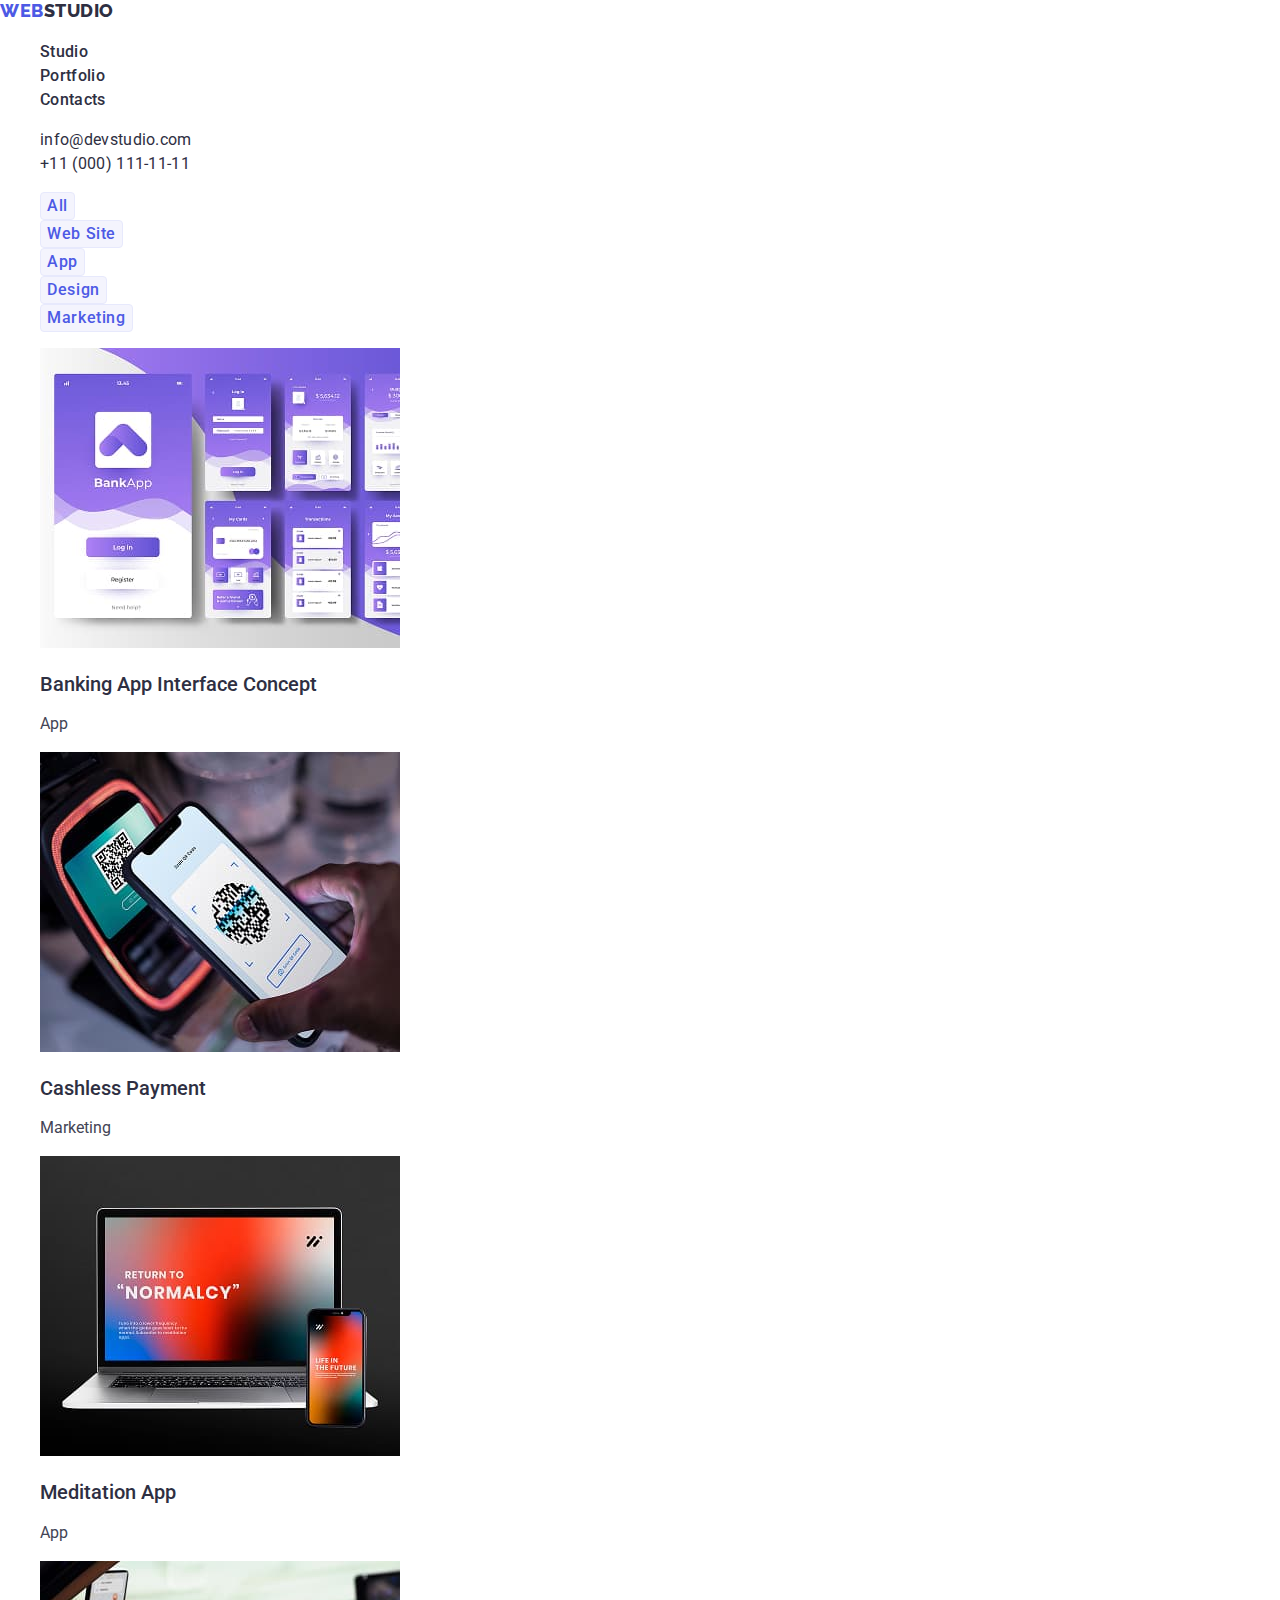
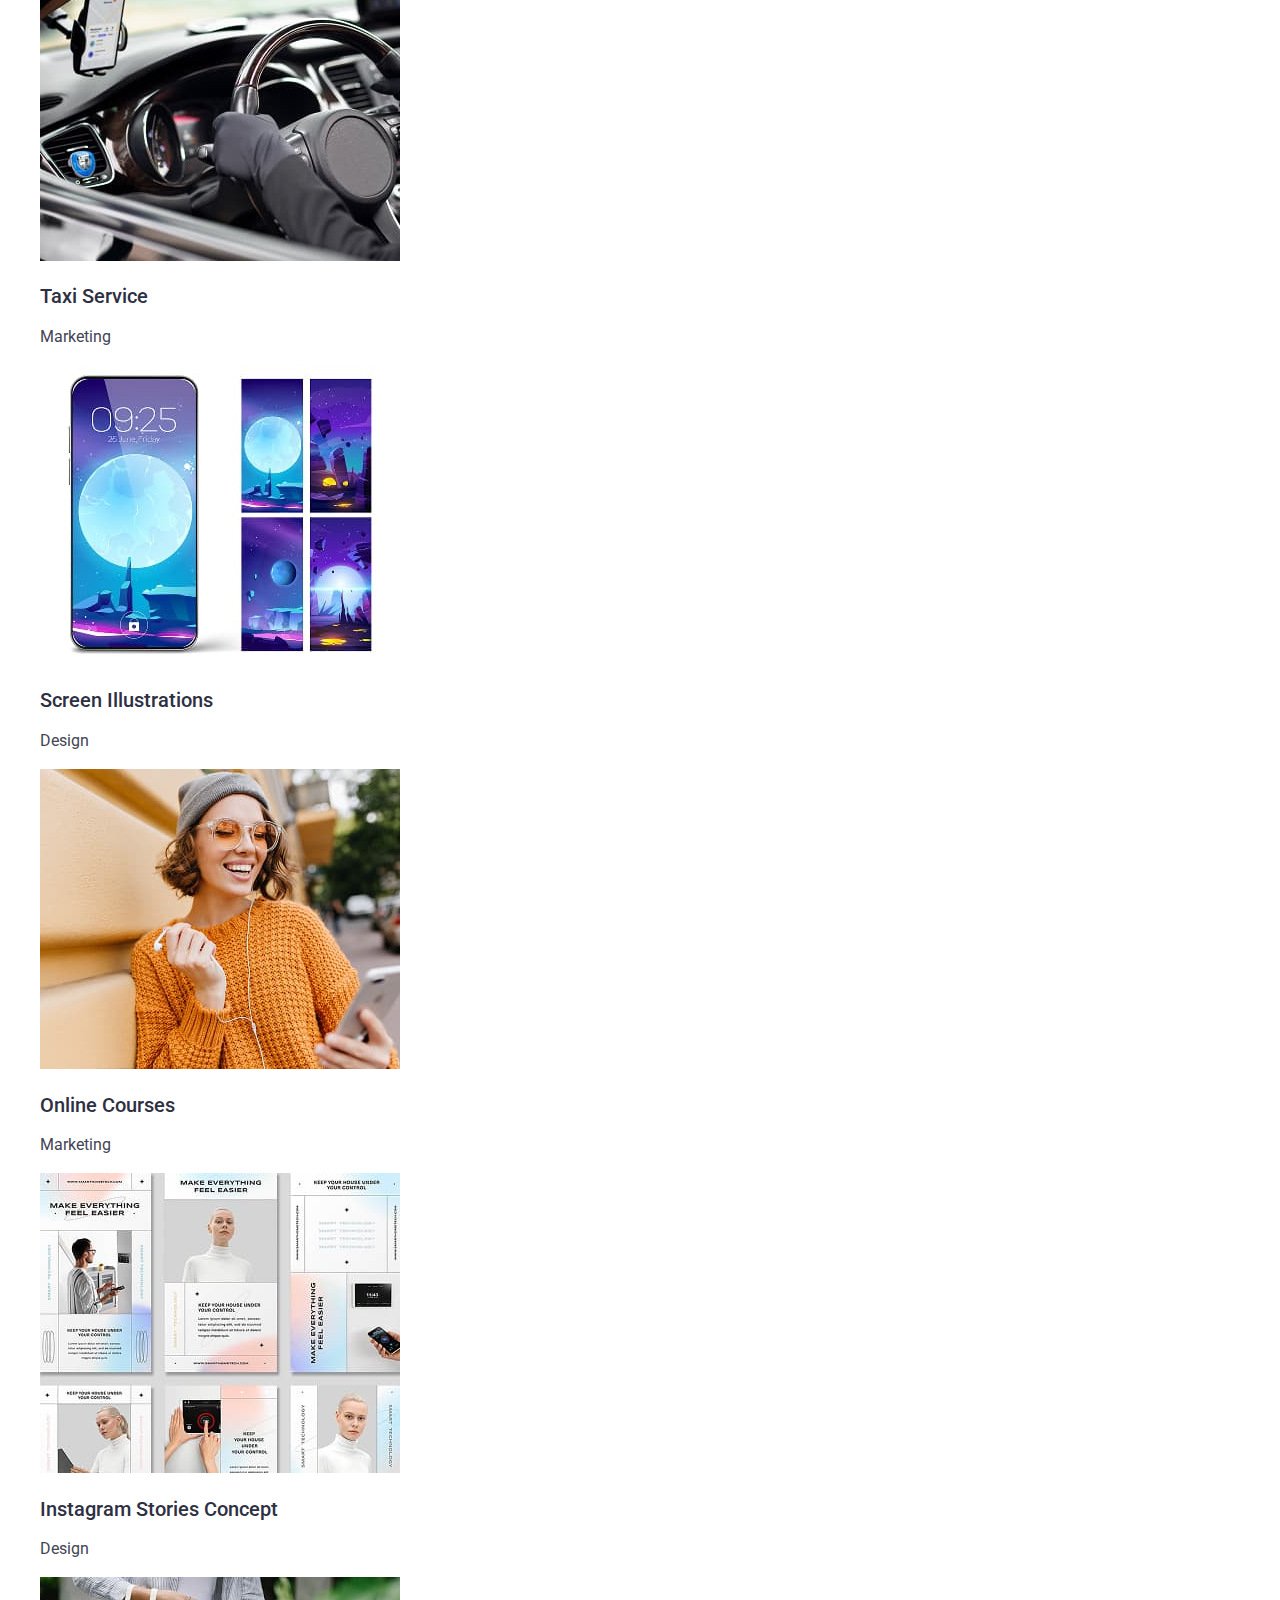
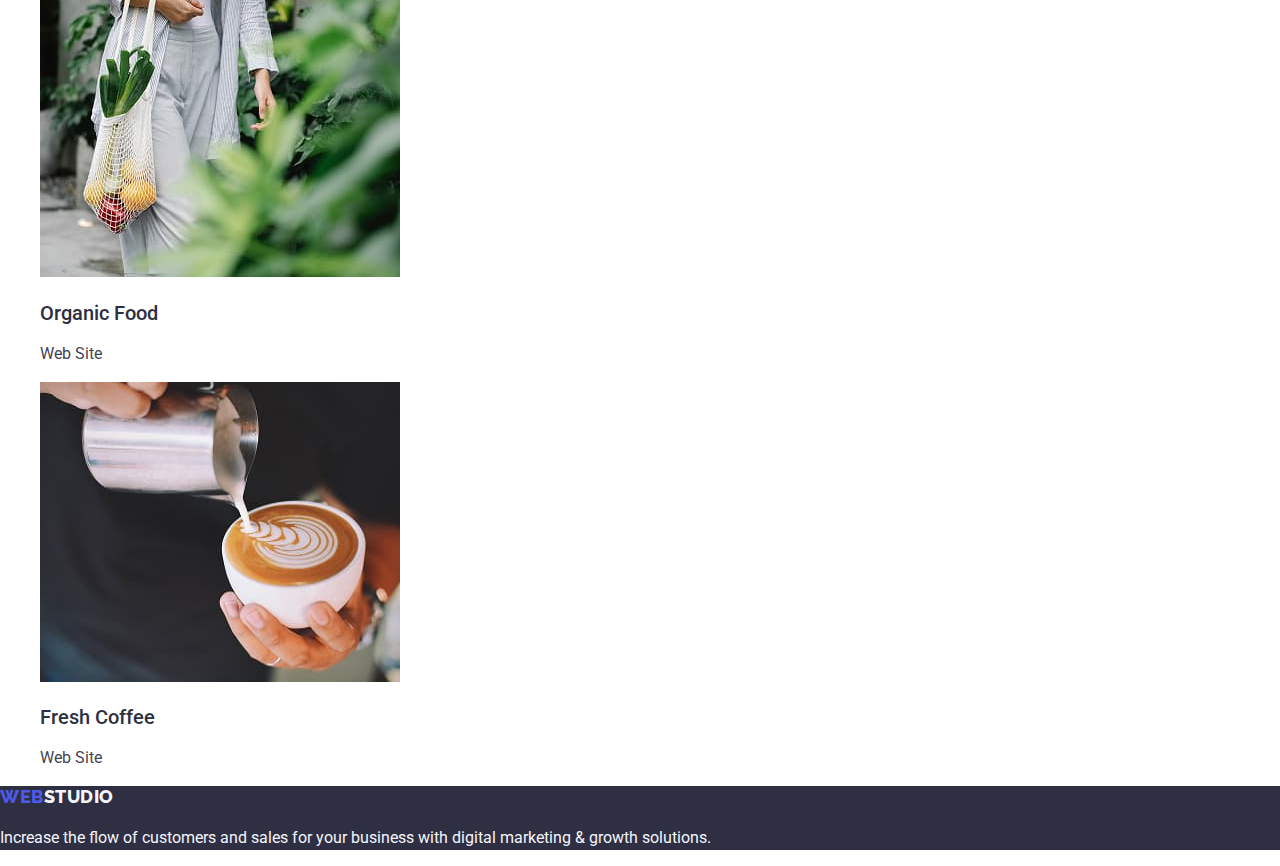
==== portfolio.html @ 42bfd256 "2" ====
<!DOCTYPE html>
<html lang="en">
<head>
    <meta charset="UTF-8">
    <meta name="viewport" content="width=device-width, initial-scale=1.0">
    <title>WebStudio</title>
    <link rel="preconnect" href="https://fonts.googleapis.com" />
    <link rel="preconnect" href="https://fonts.gstatic.com" crossorigin />
    <link href="https://fonts.googleapis.com/css2?family=Raleway:wght@800&family=Roboto:wght@400;500;700;900&display=swap"
        rel="stylesheet" />
    <link rel="stylesheet" href="https://cdnjs.cloudflare.com/ajax/libs/modern-normalize/1.1.0/modern-normalize.css"
        integrity="sha512-Y0MM+V6ymRKN2zStTqzQ227DWhhp4Mzdo6gnlRnuaNCbc+YN/ZH0sBCLTM4M0oSy9c9VKiCvd4Jk44aCLrNS5Q=="
        crossorigin="anonymous" referrerpolicy="no-referrer" />
    <link rel="stylesheet" href="./css/styles.css" />
</head>
<body>
    <header>
        <nav>
            <a href="./index.html" class="link logo"><span class="logo-part">Web</span>Studio</a>
            <ul class="list">
                <li><a href="" class="link nav-item">Studio</a></li>
                <li><a href="./portfolio.html" class="link nav-item">Portfolio</a></li>
                <li><a href="" class="link nav-item">Contacts</a></li>
            </ul>
        </nav>
        <address>
            <ul class="list">
                <li><a href="mailto:info@devstudio.com" class="link contacts">info@devstudio.com</a></li>
                <li><a href="tel:+11 (000) 111-11-11" class="link contacts">+11 (000) 111-11-11</a></li>
            </ul>
        </address>
    </header>

    <main>
        <section>
            <h1 class="visually-hidden">Products</h1>
            <ul class="list">
                <li>
                    <button type="button" class="button-filter">All</button>
                </li>
                <li>
                    <button type="button" class="button-filter">Web Site</button>
                </li>
                <li>
                    <button type="button" class="button-filter">App</button>
                </li>
                <li>
                    <button type="button" class="button-filter">Design</button>
                </li>
                <li>
                    <button type="button" class="button-filter">Marketing</button>
                </li>
            </ul>

            <ul class="list">
                <li>
                    <a href="" class="link">
                        <img src="./images/product1.jpg" alt="Banking App"
                         width="360" height="300"/>
                        <h2 class="project-title">Banking App Interface Concept</h2>
                        <p class="project-type">App</p>
                    </a>
                </li>
                <li>
                    <a href="" class="link">
                        <img src="./images/product2.jpg" alt="Cashless Payment"
                         width="360" height="300" />
                        <h2 class="project-title">Cashless Payment</h2>
                        <p class="project-type">Marketing</p>
                    </a>
                </li>
                <li>
                    <a href="" class="link">
                        <img src="./images/product3.jpg" alt="Meditation App"
                         width="360" height="300" />
                        <h2 class="project-title">Meditation App</h2>
                        <p class="project-type">App</p>
                    </a>
                </li>
                <li>
                    <a href="" class="link">
                        <img src="./images/product4.jpg" alt="Taxi Service"
                         width="360" height="300" />
                        <h2 class="project-title">Taxi Service</h2>
                        <p class="project-type">Marketing</p>
                    </a>
                </li>
                <li>
                    <a href="" class="link">
                        <img src="./images/product5.jpg" alt="Screen Illustrations"
                         width="360" height="300" />
                        <h2 class="project-title">Screen Illustrations</h2>
                        <p class="project-type">Design</p>
                    </a>
                </li>
                <li>
                    <a href="" class="link">
                        <img src="./images/product6.jpg" alt="Online Courses" 
                         width="360" height="300"/>
                        <h2 class="project-title">Online Courses</h2>
                        <p class="project-type">Marketing</p>
                    </a>
                </li>
                <li>
                    <a href="" class="link">
                        <img src="./images/product7.jpg" alt="Instagram Stories Concept"
                         width="360" height="300" />
                        <h2 class="project-title">Instagram Stories Concept</h2>
                        <p class="project-type">Design</p>
                    </a>
                </li>
                <li>
                    <a href="" class="link">
                        <img src="./images/product8.jpg" alt="Organic Food"
                         width="360" height="300" />
                        <h2 class="project-title">Organic Food</h2>
                        <p class="project-type">Web Site</p>
                    </a>
                </li>
                <li>
                    <a href="" class="link">
                        <img src="./images/product9.jpg" alt="Fresh Coffee"
                         width="360" height="300"/>
                        <h2 class="project-title">Fresh Coffee</h2>
                        <p class="project-type">Web Site</p>
                    </a>
                </li>
            </ul>
        </section>
    </main>

    <footer class="footer">
        <a href="./index.html" class="link logo-footer"><span class="logo-part">Web</span>Studio</a>
        <p class="text-footer">Increase the flow of customers and sales for your business with digital marketing & growth solutions.</p>
    </footer>

</body>
</html>
---- css/styles.css ----
:root {
    --accent-clr: #4D5AE5;
    --action-clr: #404BBF;
    --primary-text-clr: #434455;
    --secondary-text-clr: #2E2F42;
    --footer-text-clr: #F4F4FD;
    --primary-white: #FFFFFF;
}

/*h1,
h2,
h3,
h4,
p,
ul {
    margin: 0;
    padding: 0;

}
*/
.list {
    list-style: none;
}

.link {
    text-decoration: none;
}

body {
    font-family: 'Roboto', sans-serif;
    font-weight: 400;
    font-size: 16px;
    line-height: 1.5;
    color: var(--primary-text-clr);

}

.logo-part {
   
    color: var(--accent-clr);
}

.logo {
    font-family: 'Raleway';
    font-weight: 800;
    font-size: 18px;
    line-height: 1.17;
    letter-spacing: 0.03em;
    text-transform: uppercase;
    color: var(--secondary-text-clr);
}

.logo-footer {
    font-family: 'Raleway';
    font-weight: 800;
    font-size: 18px;
    line-height: 1.17;
    letter-spacing: 0.03em;
    text-transform: uppercase;
    color: var(--footer-text-clr);
}

.nav-item {
    font-family: 'Roboto';
    font-style: normal;
    font-weight: 500;
    font-size: 16px;
    line-height: 1.5;
    letter-spacing: 0.02em;
    color: var(--secondary-text-clr);
}

.nav-item:hover,
.nav-item:focus {
    color: var(--action-clr);
}

.contacts {
    font-family: 'Roboto';
    font-style: normal;
    font-weight: 400;
    line-height: 1.5;
    letter-spacing: 0.02em;
    color: var(--secondary-text-clr);

}

.contacts:hover,
.contacts:focus {
    color: var(--action-clr);
}

.hero {
    background-color: var(--secondary-text-clr);
}

.hero-title {
    font-weight: 700;
    font-size: 56px;
    line-height: 1.07;
    text-align: center;
    letter-spacing: 0.02em;
    color: var(--primary-white);
}



.hero-button {
    font-family: inherit;
    font-style: normal;
    font-weight: 500;
    font-size: 16px;
    line-height: 1.5;
    color: var(--primary-white);
    background-color: var(--accent-clr);
    padding: 16px 32px;
    box-shadow: 0px 4px 4px rgba(0, 0, 0, 0.15);
    border-radius: 4px;
    cursor: pointer;
    display: flex;
    align-items: center;

}

.hero-button:hover,
.hero-button:focus {
    background-color: var(--action-clr);
}

.title {
    font-weight: 700;
    font-size: 36px;
    line-height: 1.11;
    text-align: center;
    letter-spacing: 0.02em;
    color: var(--secondary-text-clr);

}

.benefits-title {
    font-weight: 500;
    font-size: 20px;
    line-height: 1.2;
    letter-spacing: 0.02em;
    color: var(--secondary-text-clr);
}


.team-section {
    background-color: var(--footer-text-clr);
}

.name-title {
    font-weight: 500;
    font-size: 20px;
    line-height: 1.2;
    letter-spacing: 0.02em;
    color: var(--secondary-text-clr);
}

.footer {
    background-color: var(--secondary-text-clr);
}

.text-footer {
    color: var(--footer-text-clr);

}

/* ---PORTFOLIO PAGE--- */

.button-filter {
    font-family: inherit;
    font-weight: 500;
    font-size: 16px;
    line-height: 1.5;
    letter-spacing: 0.04em;
    color: var(--accent-clr);
    background-color: var(--footer-text-clr);
    border: 1px solid #E7E9FC;
    border-radius: 4px;

}

.button-filter:hover,
.button-filter:focus {
    background-color: var(--action-clr);
    color: var(--primary-white);
}

.project-title {
    font-weight: 500;
    font-size: 20px;
    line-height: 1.2;
    color: var(--secondary-text-clr);
}

.project-type {
    color: var(--primary-text-clr);
}


.visually-hidden {
    position: absolute;
    width: 1px;
    height: 1px;
    margin: -1px;
    border: 0;
    padding: 0;

    white-space: nowrap;
    clip-path: inset(100%);
    clip: rect(0 0 0 0);
    overflow: hidden;
}
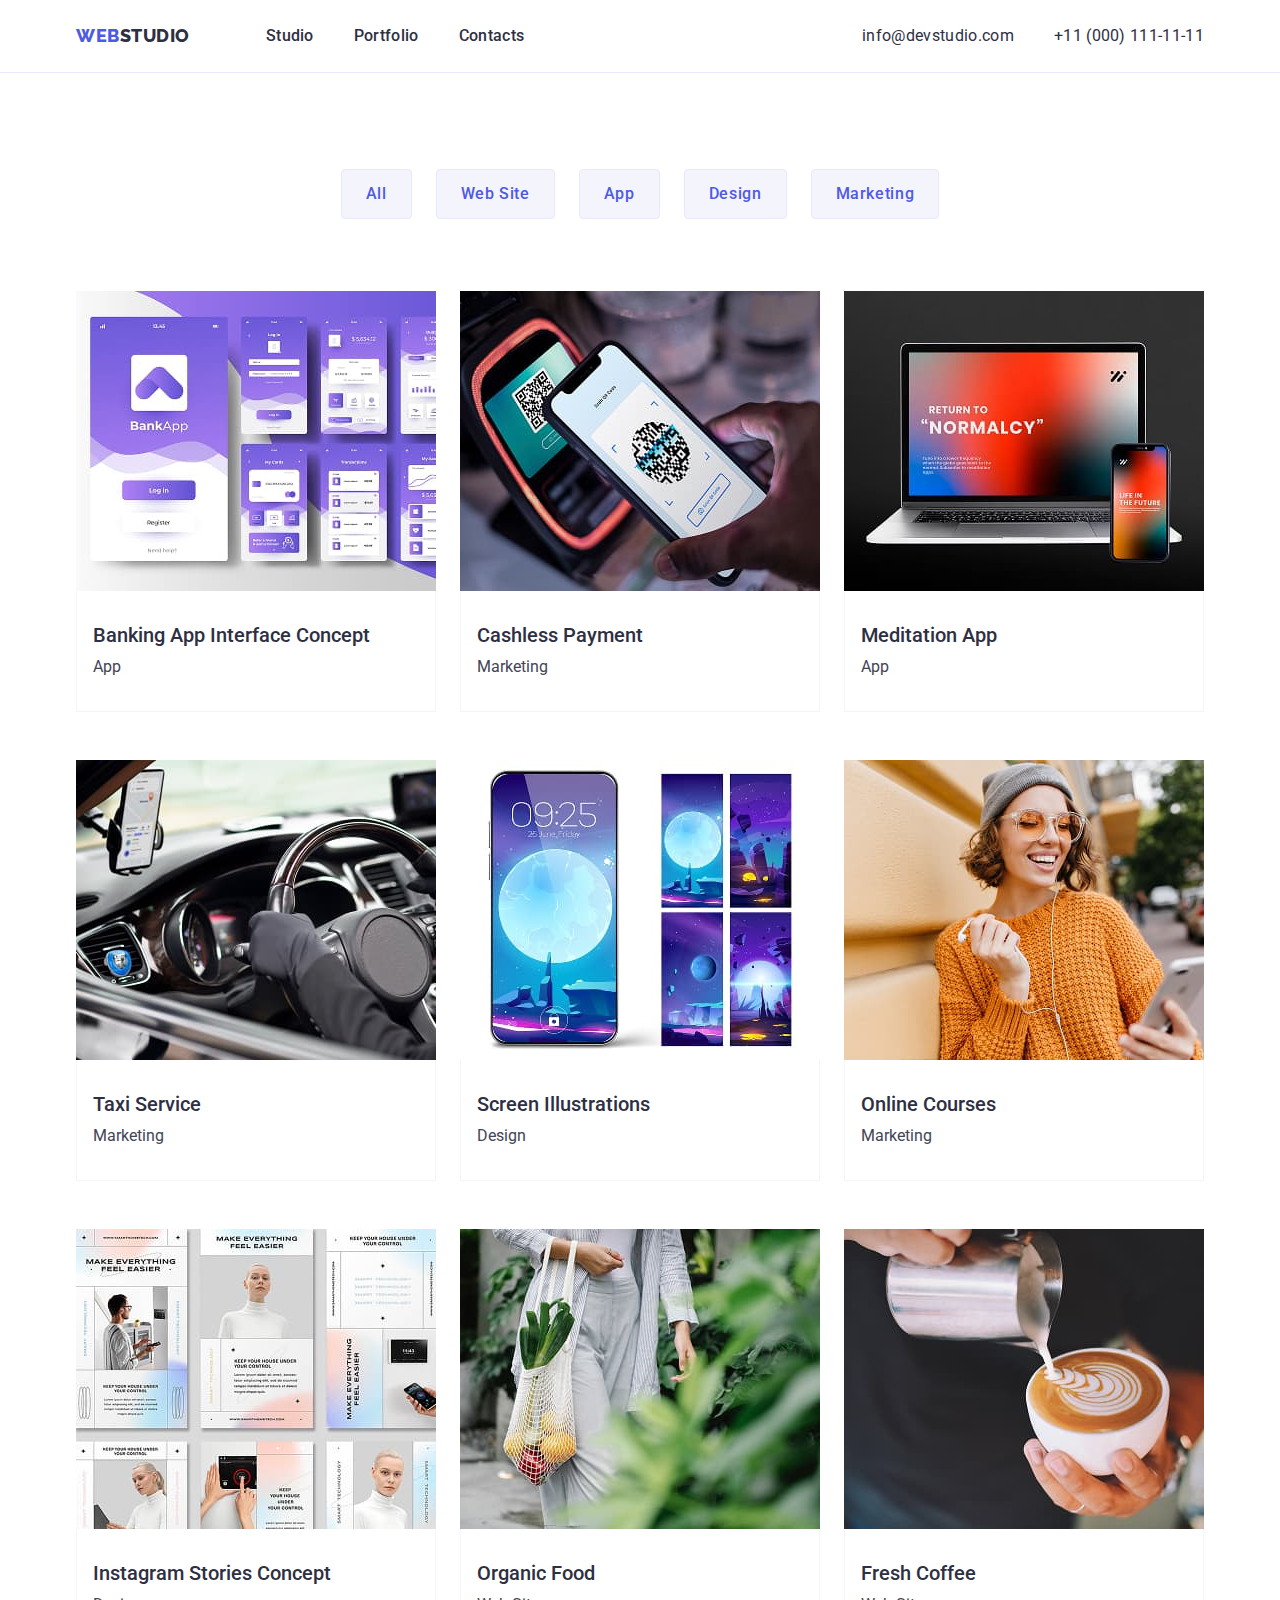
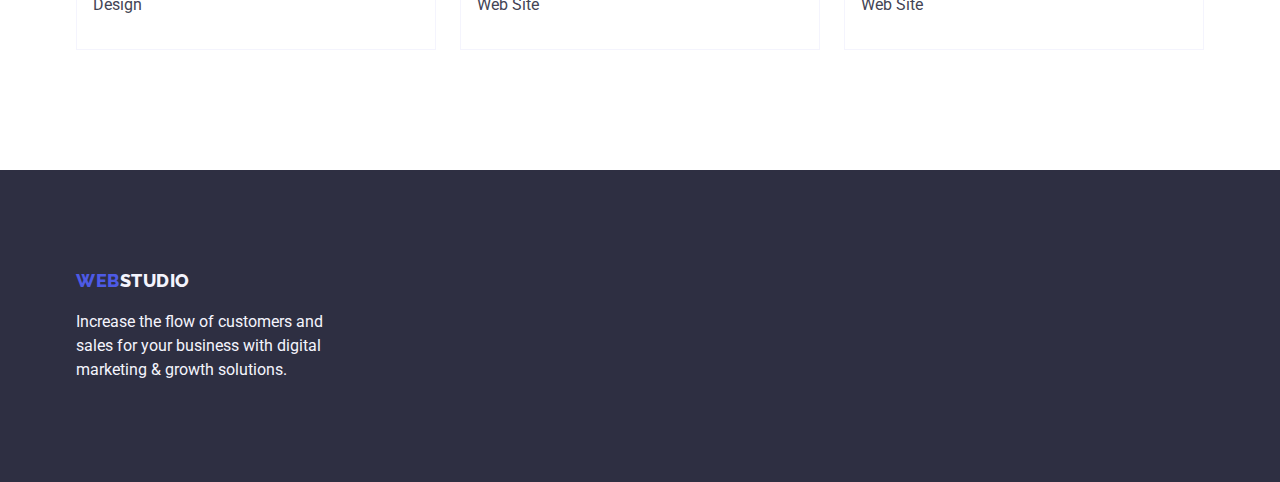
==== commit ad7c7bec: "hw 3" ====
--- a/portfolio.html
+++ b/portfolio.html
@@ -14,27 +14,32 @@
     <link rel="stylesheet" href="./css/styles.css" />
 </head>
 <body>
-    <header>
-        <nav>
-            <a href="./index.html" class="link logo"><span class="logo-part">Web</span>Studio</a>
-            <ul class="list">
-                <li><a href="" class="link nav-item">Studio</a></li>
-                <li><a href="./portfolio.html" class="link nav-item">Portfolio</a></li>
-                <li><a href="" class="link nav-item">Contacts</a></li>
-            </ul>
-        </nav>
-        <address>
-            <ul class="list">
-                <li><a href="mailto:info@devstudio.com" class="link contacts">info@devstudio.com</a></li>
-                <li><a href="tel:+11 (000) 111-11-11" class="link contacts">+11 (000) 111-11-11</a></li>
-            </ul>
-        </address>
+    <header class="header-border">
+        <div class="container">
+            <div class="header-wrap">
+                <nav class="nav-menu">
+                    <a href="./index.html" class="link logo"><span class="logo-part">Web</span>Studio</a>
+                    <ul class="list menu-list">
+                        <li><a href="" class="link nav-item">Studio</a></li>
+                        <li><a href="./portfolio.html" class="link nav-item">Portfolio</a></li>
+                        <li><a href="" class="link nav-item">Contacts</a></li>
+                    </ul>
+                </nav>
+                <address>
+                    <ul class="list address-wrap">
+                        <li><a href="mailto:info@devstudio.com" class="link contacts">info@devstudio.com</a></li>
+                        <li><a href="tel:+11 (000) 111-11-11" class="link contacts">+11 (000) 111-11-11</a></li>
+                    </ul>
+                </address>
+            </div>
+        </div>
     </header>
 
     <main>
-        <section>
+        <section class="portfolio-wrap">
+            <div class="container">
             <h1 class="visually-hidden">Products</h1>
-            <ul class="list">
+            <ul class="list portfolio-filter">
                 <li>
                     <button type="button" class="button-filter">All</button>
                 </li>
@@ -52,86 +57,108 @@
                 </li>
             </ul>
 
-            <ul class="list">
+            <ul class="list portfolio-items">
                 <li>
                     <a href="" class="link">
                         <img src="./images/product1.jpg" alt="Banking App"
                          width="360" height="300"/>
-                        <h2 class="project-title">Banking App Interface Concept</h2>
-                        <p class="project-type">App</p>
+                         <div class="description">
+                              <h2 class="project-title">Banking App Interface Concept</h2>
+                              <p class="project-type">App</p>
+                         </div>  
                     </a>
                 </li>
                 <li>
                     <a href="" class="link">
                         <img src="./images/product2.jpg" alt="Cashless Payment"
                          width="360" height="300" />
-                        <h2 class="project-title">Cashless Payment</h2>
-                        <p class="project-type">Marketing</p>
+                         <div class="description">
+                             <h2 class="project-title">Cashless Payment</h2>
+                             <p class="project-type">Marketing</p>
+                         </div>
                     </a>
                 </li>
                 <li>
                     <a href="" class="link">
                         <img src="./images/product3.jpg" alt="Meditation App"
                          width="360" height="300" />
-                        <h2 class="project-title">Meditation App</h2>
-                        <p class="project-type">App</p>
+                         <div class="description">
+                             <h2 class="project-title">Meditation App</h2>
+                              <p class="project-type">App</p>
+                         </div>
                     </a>
                 </li>
                 <li>
                     <a href="" class="link">
                         <img src="./images/product4.jpg" alt="Taxi Service"
                          width="360" height="300" />
-                        <h2 class="project-title">Taxi Service</h2>
-                        <p class="project-type">Marketing</p>
+                         <div class="description">
+                             <h2 class="project-title">Taxi Service</h2>
+                             <p class="project-type">Marketing</p>
+                         </div>
                     </a>
                 </li>
                 <li>
                     <a href="" class="link">
                         <img src="./images/product5.jpg" alt="Screen Illustrations"
                          width="360" height="300" />
-                        <h2 class="project-title">Screen Illustrations</h2>
-                        <p class="project-type">Design</p>
+                         <div class="description">
+                             <h2 class="project-title">Screen Illustrations</h2>
+                             <p class="project-type">Design</p>
+                         </div> 
                     </a>
                 </li>
                 <li>
                     <a href="" class="link">
                         <img src="./images/product6.jpg" alt="Online Courses" 
                          width="360" height="300"/>
-                        <h2 class="project-title">Online Courses</h2>
-                        <p class="project-type">Marketing</p>
+                         <div class="description">
+                             <h2 class="project-title">Online Courses</h2>
+                             <p class="project-type">Marketing</p>
+                         </div>
                     </a>
                 </li>
                 <li>
                     <a href="" class="link">
                         <img src="./images/product7.jpg" alt="Instagram Stories Concept"
                          width="360" height="300" />
-                        <h2 class="project-title">Instagram Stories Concept</h2>
-                        <p class="project-type">Design</p>
+                         <div class="description">
+                             <h2 class="project-title">Instagram Stories Concept</h2>
+                             <p class="project-type">Design</p>
+                         </div>
                     </a>
                 </li>
                 <li>
                     <a href="" class="link">
                         <img src="./images/product8.jpg" alt="Organic Food"
                          width="360" height="300" />
-                        <h2 class="project-title">Organic Food</h2>
-                        <p class="project-type">Web Site</p>
+                         <div class="description">
+                             <h2 class="project-title">Organic Food</h2>
+                             <p class="project-type">Web Site</p>
+                         </div> 
                     </a>
                 </li>
                 <li>
                     <a href="" class="link">
                         <img src="./images/product9.jpg" alt="Fresh Coffee"
                          width="360" height="300"/>
-                        <h2 class="project-title">Fresh Coffee</h2>
-                        <p class="project-type">Web Site</p>
+                         <div class="description">
+                             <h2 class="project-title">Fresh Coffee</h2>
+                             <p class="project-type">Web Site</p>
+                         </div>
                     </a>
                 </li>
             </ul>
+            </div>
         </section>
     </main>
 
     <footer class="footer">
-        <a href="./index.html" class="link logo-footer"><span class="logo-part">Web</span>Studio</a>
-        <p class="text-footer">Increase the flow of customers and sales for your business with digital marketing & growth solutions.</p>
+        <div class="container">
+            <a href="./index.html" class="link logo-footer"><span class="logo-part">Web</span>Studio</a>
+            <p class="text-footer">Increase the flow of customers and sales for your business with digital marketing &
+                growth solutions.</p>
+        </div>
     </footer>
 
 </body>
--- a/css/styles.css
+++ b/css/styles.css
@@ -7,7 +7,7 @@
     --primary-white: #FFFFFF;
 }
 
-/*h1,
+h1,
 h2,
 h3,
 h4,
@@ -17,7 +17,18 @@
     padding: 0;
 
 }
-*/
+
+img {
+    display: block;
+}
+
+.container {
+    width: 1158px;
+    margin-left: auto;
+    margin-right: auto;
+    padding: 0 15px;
+}
+
 .list {
     list-style: none;
 }
@@ -33,6 +44,10 @@
     line-height: 1.5;
     color: var(--primary-text-clr);
 
+}
+
+.header-border {
+    border-bottom: 1px solid #E7E9FC;
 }
 
 .logo-part {
@@ -48,6 +63,194 @@
     letter-spacing: 0.03em;
     text-transform: uppercase;
     color: var(--secondary-text-clr);
+}
+
+
+
+.nav-item {
+    font-family: 'Roboto';
+    font-style: normal;
+    font-weight: 500;
+    font-size: 16px;
+    line-height: 1.5;
+    letter-spacing: 0.02em;
+    color: var(--secondary-text-clr);
+}
+
+.nav-item:hover,
+.nav-item:focus {
+    color: var(--action-clr);
+}
+
+.contacts {
+    font-family: 'Roboto';
+    font-style: normal;
+    font-weight: 400;
+    line-height: 1.5;
+    letter-spacing: 0.02em;
+    color: var(--secondary-text-clr);
+
+}
+
+.contacts:hover,
+.contacts:focus {
+    color: var(--action-clr);
+}
+
+.header-wrap {
+    display: flex;
+    justify-content: space-between;
+    padding-top: 24px;
+    padding-bottom: 24px;
+}
+
+.nav-menu {
+    display: flex;
+    gap: 76px;
+    align-items: center;
+}
+
+.address-wrap {
+    display: flex;
+    gap: 40px;
+}
+
+.menu-list {
+    display: flex;
+    gap: 40px;
+}
+
+.hero {
+    background-color: var(--secondary-text-clr);
+    padding-top: 188px ;
+    padding-bottom: 188px;
+}
+
+.hero-title {
+    width: 496px;
+    font-weight: 700;
+    font-size: 56px;
+    line-height: 1.07;
+    text-align: center;
+    letter-spacing: 0.02em;
+    color: var(--primary-white);
+    margin-bottom: 48px;
+    margin-left: auto;
+    margin-right: auto;
+}
+
+
+
+.hero-button {
+    font-family: inherit;
+    font-style: normal;
+    font-weight: 500;
+    font-size: 16px;
+    line-height: 1.5;
+    color: var(--primary-white);
+    background-color: var(--accent-clr);
+    padding: 16px 32px;
+    box-shadow: 0px 4px 4px rgba(0, 0, 0, 0.15);
+    border-radius: 4px;
+    cursor: pointer;
+    display: flex;
+    align-items: center;
+    margin-left: auto;
+    margin-right: auto;
+
+}
+
+.hero-button:hover,
+.hero-button:focus {
+    background-color: var(--action-clr);
+}
+
+.title {
+    font-weight: 700;
+    font-size: 36px;
+    line-height: 1.11;
+    text-align: center;
+    letter-spacing: 0.02em;
+    color: var(--secondary-text-clr);
+    margin-bottom: 72px;
+    margin-left: auto;
+    margin-right: auto;
+
+}
+
+.section-benefits {
+    padding-top: 120px;
+    padding-bottom: 120px;
+}
+
+.benef-items {
+    display: flex;
+    column-gap: 24px;
+}
+
+.benefits-title {
+    font-weight: 500;
+    font-size: 20px;
+    line-height: 1.2;
+    letter-spacing: 0.02em;
+    color: var(--secondary-text-clr);
+    margin-bottom: 8px;
+}
+
+.section-works {
+    padding-bottom: 120px;
+}
+
+.works-wrap {
+    display: flex;
+    gap: 24px;
+}
+
+
+
+.team-section {
+    background-color: var(--footer-text-clr);
+    padding-top: 120px;
+    padding-bottom: 120px;
+}
+
+.team-wrap {
+    
+    display: flex;
+    gap: 24px;
+}
+
+.worker-wrap{
+    background-color: var(--primary-white);
+    text-align: center;
+    box-shadow: 0px 1px 6px rgba(46, 47, 66, 0.08), 0px 1px 1px rgba(46, 47, 66, 0.16), 0px 2px 1px rgba(46, 47, 66, 0.08);
+    border-radius: 0px 0px 4px 4px;
+    padding-bottom: 32px;
+}
+
+
+.name-title {
+    font-weight: 500;
+    font-size: 20px;
+    line-height: 1.2;
+    letter-spacing: 0.02em;
+    color: var(--secondary-text-clr);
+    margin-top: 32px;
+    margin-bottom: 8px;
+}
+
+.footer {
+    background-color: var(--secondary-text-clr);
+    padding-top: 100px;
+    padding-bottom: 100px;
+}
+
+.text-footer {
+    color: var(--footer-text-clr);
+    width: 264px;
+    margin-right: auto;
+    margin-top: 16px;
+
 }
 
 .logo-footer {
@@ -58,116 +261,22 @@
     letter-spacing: 0.03em;
     text-transform: uppercase;
     color: var(--footer-text-clr);
-}
-
-.nav-item {
-    font-family: 'Roboto';
-    font-style: normal;
-    font-weight: 500;
-    font-size: 16px;
-    line-height: 1.5;
-    letter-spacing: 0.02em;
-    color: var(--secondary-text-clr);
-}
-
-.nav-item:hover,
-.nav-item:focus {
-    color: var(--action-clr);
-}
-
-.contacts {
-    font-family: 'Roboto';
-    font-style: normal;
-    font-weight: 400;
-    line-height: 1.5;
-    letter-spacing: 0.02em;
-    color: var(--secondary-text-clr);
-
-}
-
-.contacts:hover,
-.contacts:focus {
-    color: var(--action-clr);
-}
-
-.hero {
-    background-color: var(--secondary-text-clr);
-}
-
-.hero-title {
-    font-weight: 700;
-    font-size: 56px;
-    line-height: 1.07;
-    text-align: center;
-    letter-spacing: 0.02em;
-    color: var(--primary-white);
-}
-
-
-
-.hero-button {
-    font-family: inherit;
-    font-style: normal;
-    font-weight: 500;
-    font-size: 16px;
-    line-height: 1.5;
-    color: var(--primary-white);
-    background-color: var(--accent-clr);
-    padding: 16px 32px;
-    box-shadow: 0px 4px 4px rgba(0, 0, 0, 0.15);
-    border-radius: 4px;
-    cursor: pointer;
-    display: flex;
-    align-items: center;
-
-}
-
-.hero-button:hover,
-.hero-button:focus {
-    background-color: var(--action-clr);
-}
-
-.title {
-    font-weight: 700;
-    font-size: 36px;
-    line-height: 1.11;
-    text-align: center;
-    letter-spacing: 0.02em;
-    color: var(--secondary-text-clr);
-
-}
-
-.benefits-title {
-    font-weight: 500;
-    font-size: 20px;
-    line-height: 1.2;
-    letter-spacing: 0.02em;
-    color: var(--secondary-text-clr);
-}
-
-
-.team-section {
-    background-color: var(--footer-text-clr);
-}
-
-.name-title {
-    font-weight: 500;
-    font-size: 20px;
-    line-height: 1.2;
-    letter-spacing: 0.02em;
-    color: var(--secondary-text-clr);
-}
-
-.footer {
-    background-color: var(--secondary-text-clr);
-}
-
-.text-footer {
-    color: var(--footer-text-clr);
-
+    
 }
 
 /* ---PORTFOLIO PAGE--- */
+
+.portfolio-wrap {
+    padding-top: 96px;
+    padding-bottom: 120px;
+}
+
+.portfolio-filter {
+    display: flex;
+    gap: 24px;
+    justify-content: center;
+    margin-bottom: 72px;
+}
 
 .button-filter {
     font-family: inherit;
@@ -179,6 +288,7 @@
     background-color: var(--footer-text-clr);
     border: 1px solid #E7E9FC;
     border-radius: 4px;
+    padding: 12px 24px 12px 24px;
 
 }
 
@@ -188,11 +298,30 @@
     color: var(--primary-white);
 }
 
+.portfolio-items {
+    display: flex;
+    flex-wrap: wrap;
+    row-gap: 48px;
+    column-gap: 24px;
+}
+
+.description {
+    border-left: 1px solid var(--footer-text-clr);
+    border-right: 1px solid var(--footer-text-clr);
+    border-bottom: 1px solid var(--footer-text-clr);
+    padding-left: 16px;
+    padding-top: 32px;
+    padding-bottom: 32px;
+}
+
+
+
 .project-title {
     font-weight: 500;
     font-size: 20px;
     line-height: 1.2;
     color: var(--secondary-text-clr);
+    margin-bottom: 8px;
 }
 
 .project-type {
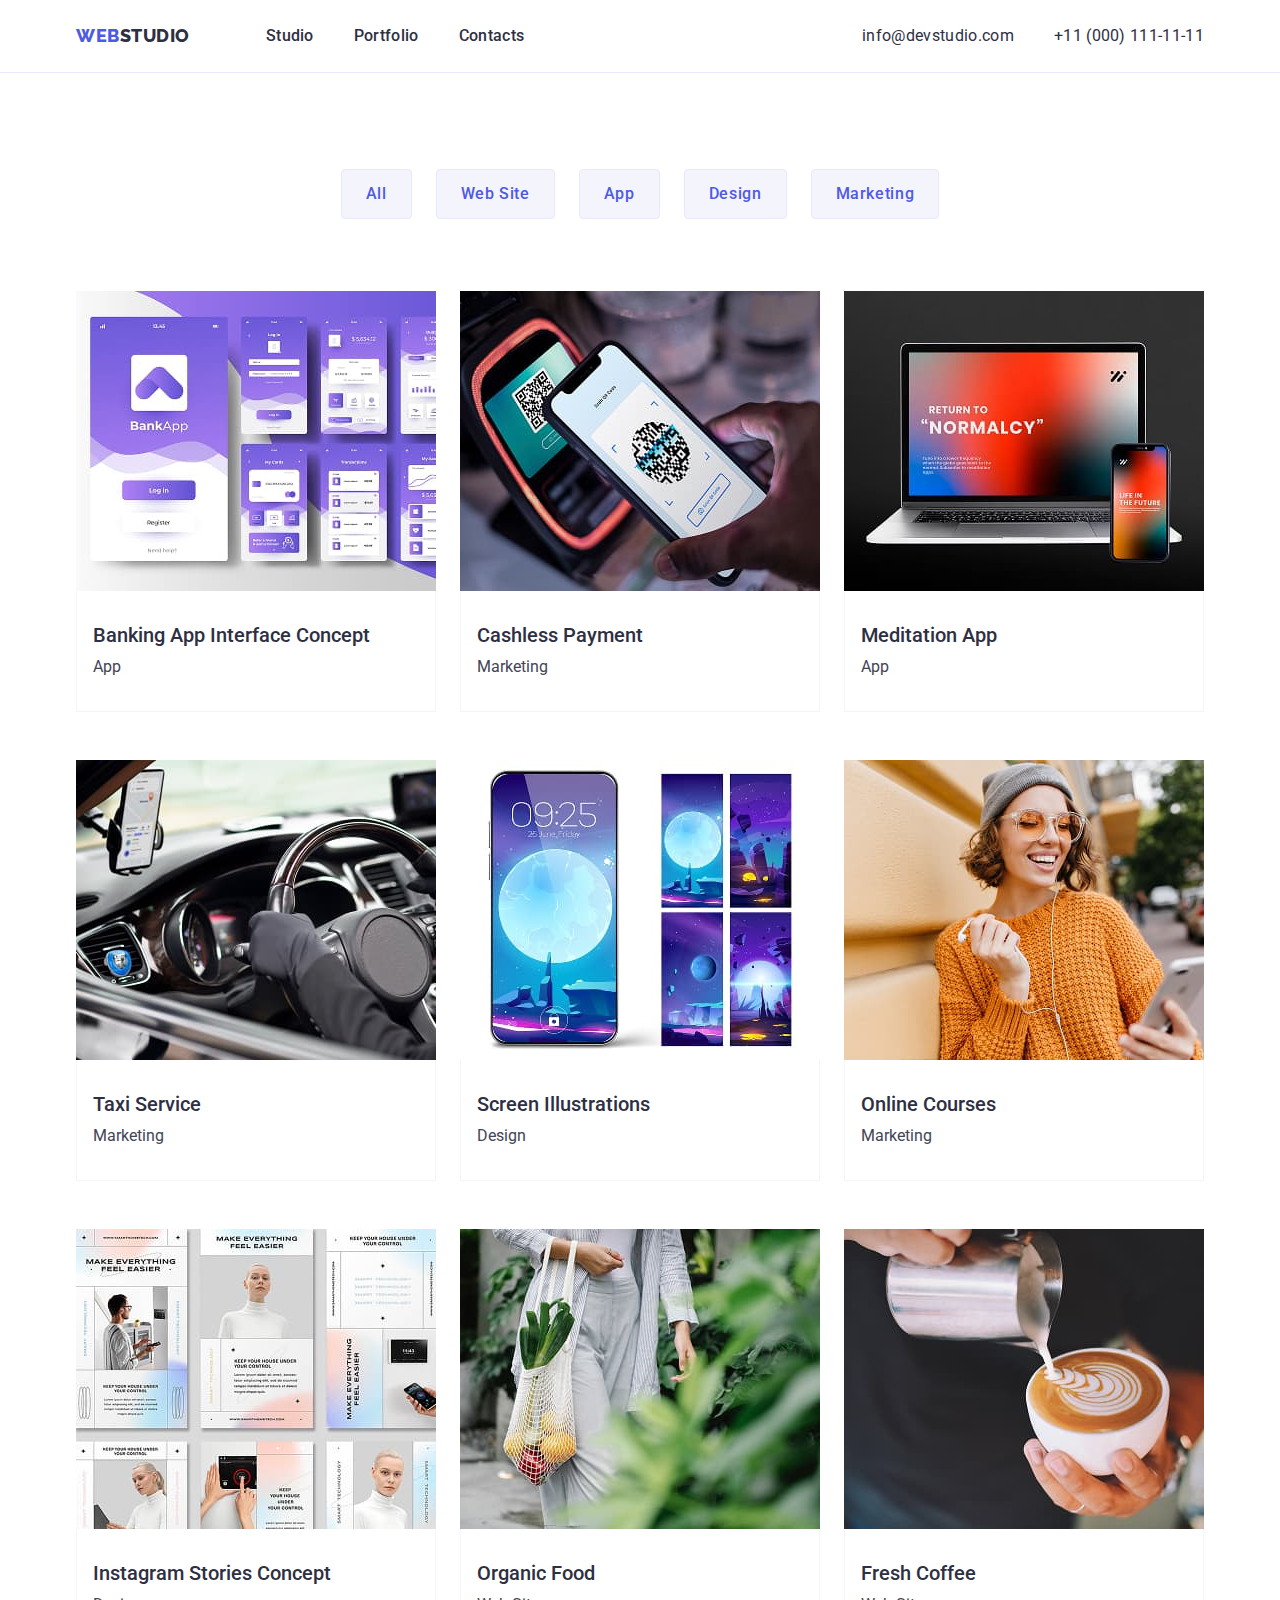
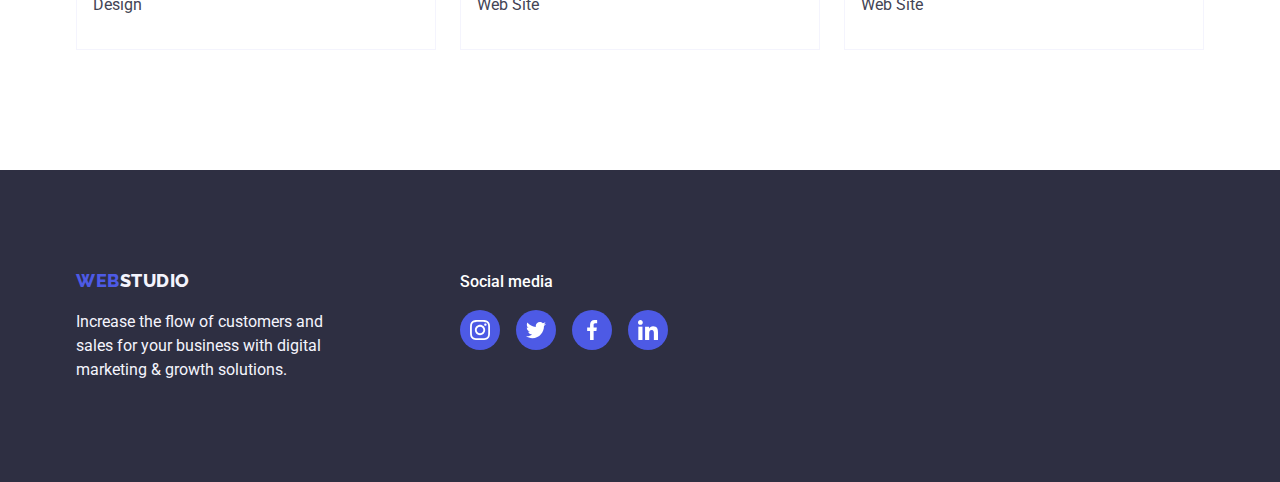
==== commit f4a9ba2c: "hw4" ====
--- a/portfolio.html
+++ b/portfolio.html
@@ -59,7 +59,7 @@
 
             <ul class="list portfolio-items">
                 <li>
-                    <a href="" class="link">
+                    <a href="" class="link work-card-link">
                         <img src="./images/product1.jpg" alt="Banking App"
                          width="360" height="300"/>
                          <div class="description">
@@ -69,7 +69,7 @@
                     </a>
                 </li>
                 <li>
-                    <a href="" class="link">
+                    <a href="" class="link work-card-link">
                         <img src="./images/product2.jpg" alt="Cashless Payment"
                          width="360" height="300" />
                          <div class="description">
@@ -79,7 +79,7 @@
                     </a>
                 </li>
                 <li>
-                    <a href="" class="link">
+                    <a href="" class="link work-card-link">
                         <img src="./images/product3.jpg" alt="Meditation App"
                          width="360" height="300" />
                          <div class="description">
@@ -89,7 +89,7 @@
                     </a>
                 </li>
                 <li>
-                    <a href="" class="link">
+                    <a href="" class="link work-card-link">
                         <img src="./images/product4.jpg" alt="Taxi Service"
                          width="360" height="300" />
                          <div class="description">
@@ -99,7 +99,7 @@
                     </a>
                 </li>
                 <li>
-                    <a href="" class="link">
+                    <a href="" class="link work-card-link">
                         <img src="./images/product5.jpg" alt="Screen Illustrations"
                          width="360" height="300" />
                          <div class="description">
@@ -109,7 +109,7 @@
                     </a>
                 </li>
                 <li>
-                    <a href="" class="link">
+                    <a href="" class="link work-card-link">
                         <img src="./images/product6.jpg" alt="Online Courses" 
                          width="360" height="300"/>
                          <div class="description">
@@ -119,7 +119,7 @@
                     </a>
                 </li>
                 <li>
-                    <a href="" class="link">
+                    <a href="" class="link work-card-link">
                         <img src="./images/product7.jpg" alt="Instagram Stories Concept"
                          width="360" height="300" />
                          <div class="description">
@@ -129,7 +129,7 @@
                     </a>
                 </li>
                 <li>
-                    <a href="" class="link">
+                    <a href="" class="link work-card-link">
                         <img src="./images/product8.jpg" alt="Organic Food"
                          width="360" height="300" />
                          <div class="description">
@@ -139,7 +139,7 @@
                     </a>
                 </li>
                 <li>
-                    <a href="" class="link">
+                    <a href="" class="link work-card-link">
                         <img src="./images/product9.jpg" alt="Fresh Coffee"
                          width="360" height="300"/>
                          <div class="description">
@@ -154,10 +154,46 @@
     </main>
 
     <footer class="footer">
-        <div class="container">
-            <a href="./index.html" class="link logo-footer"><span class="logo-part">Web</span>Studio</a>
-            <p class="text-footer">Increase the flow of customers and sales for your business with digital marketing &
-                growth solutions.</p>
+        <div class="container footer-wrap">
+            <div>
+                <a href="./index.html" class="link logo-footer"><span class="logo-part">Web</span>Studio</a>
+                <p class="text-footer">Increase the flow of customers and sales for your business with digital marketing &
+                    growth
+                    solutions.</p>
+            </div>
+            <div>
+                <h2 class="footer-socials-text">Social media</h2>
+                <ul class="list social-footer-list">
+                    <li>
+                        <a href="#" class="link footer-link-wrap">
+                            <svg width="20" height="20" class="footer-icon">
+                                <use href="./images/icons.svg#icon-instagram"></use>
+                            </svg>
+                        </a>
+                    </li>
+                    <li>
+                        <a href="#" class="link footer-link-wrap">
+                            <svg width="20" height="20" class="footer-icon">
+                                <use href="./images/icons.svg#icon-twitter"></use>
+                            </svg>
+                        </a>
+                    </li>
+                    <li>
+                        <a href="#" class="link footer-link-wrap">
+                            <svg width="20" height="20" class="footer-icon">
+                                <use href="./images/icons.svg#icon-facebook"></use>
+                            </svg>
+                        </a>
+                    </li>
+                    <li>
+                        <a href="#" class="link footer-link-wrap">
+                            <svg width="20" height="20" class="footer-icon">
+                                <use href="./images/icons.svg#icon-linkedin"></use>
+                            </svg>
+                        </a>
+                    </li>
+                </ul>
+            </div>
         </div>
     </footer>
 
--- a/css/styles.css
+++ b/css/styles.css
@@ -46,6 +46,8 @@
 
 }
 
+/* ---HEADER---  */
+
 .header-border {
     border-bottom: 1px solid #E7E9FC;
 }
@@ -120,6 +122,8 @@
     gap: 40px;
 }
 
+/* ---HERO---  */
+
 .hero {
     background-color: var(--secondary-text-clr);
     padding-top: 188px ;
@@ -178,6 +182,8 @@
 
 }
 
+/* ---SECTION BENEFITS---  */
+
 .section-benefits {
     padding-top: 120px;
     padding-bottom: 120px;
@@ -195,7 +201,22 @@
     letter-spacing: 0.02em;
     color: var(--secondary-text-clr);
     margin-bottom: 8px;
-}
+    margin-top: 8px;
+}
+
+.benefits-descr-wrap {
+    display: flex;
+    justify-content: center;
+    align-items: center;
+    width: 264px;
+    height: 112px;
+    background-color: var(--footer-text-clr);
+    border-radius: 4px;
+}
+
+
+
+/* ---SECTION WORKS---  */
 
 .section-works {
     padding-bottom: 120px;
@@ -206,7 +227,7 @@
     gap: 24px;
 }
 
-
+/* ---SECTION TEAM---  */
 
 .team-section {
     background-color: var(--footer-text-clr);
@@ -238,6 +259,69 @@
     margin-top: 32px;
     margin-bottom: 8px;
 }
+
+.profession {
+    margin-bottom: 8px;
+}
+
+.socials-wrap {
+    display: flex;
+    justify-content: center;
+    gap: 24px;
+    
+}
+
+.social-link-wrap{
+    display: flex;
+    width: 40px;
+    height: 40px;
+    border-radius: 50%;
+    background-color: var(--accent-clr); 
+    justify-content: center;
+    align-items: center;
+}
+
+.social-icon {
+    fill: var(--primary-white);
+}
+
+.social-link-wrap:hover, .social-link-wrap:focus {
+    background-color: var(--action-clr);
+}
+
+/* ---COSTOMERS---  */
+
+.costomers-section{
+    padding-top: 120px;
+    padding-bottom: 120px;
+}
+
+.costomers-list {
+    display: flex;
+    gap: 24px;
+    
+}
+
+.costomers-link {
+    display: flex;
+    justify-content: center;
+    align-items: center;
+    width: 168px;
+    height: 88px;
+    border: 1px solid #8E8F99;
+    border-radius: 4px;
+    fill: #8E8F99;
+}
+
+
+.costomers-link:hover, .costomers-link:focus {
+   fill: var(--action-clr);
+   border-color: var(--action-clr);
+}
+
+
+
+/* ---FOOTER---  */
 
 .footer {
     background-color: var(--secondary-text-clr);
@@ -264,6 +348,43 @@
     
 }
 
+.footer-wrap {
+    display: flex;
+    gap: 120px;
+}
+
+.footer-socials-text {
+    font-style: normal;
+    font-weight: 500;
+    font-size: 16px;
+    line-height: 1.5;
+    color: var(--primary-white);
+    margin-bottom: 16px;
+}
+
+.social-footer-list{
+    display: flex;
+    gap: 16px;
+}
+
+.footer-link-wrap{
+    display: flex;
+    width: 40px;
+    height: 40px;
+    border-radius: 50%;
+    background-color: var(--accent-clr);
+    justify-content: center;
+    align-items: center;
+}
+
+.footer-icon{
+    fill: var(--primary-white);
+}
+
+.footer-link-wrap:hover, .footer-link-wrap:focus{
+    background-color: var(--action-clr);
+}
+
 /* ---PORTFOLIO PAGE--- */
 
 .portfolio-wrap {
@@ -341,4 +462,15 @@
     clip-path: inset(100%);
     clip: rect(0 0 0 0);
     overflow: hidden;
-}+}
+
+.work-card-link{
+    display: block;
+}
+
+.work-card-link:hover, .work-card-link:focus {
+    box-shadow: 0px 1px 6px rgba(46, 47, 66, 0.08),
+            0px 1px 1px rgba(46, 47, 66, 0.16),
+            0px 2px 1px rgba(46, 47, 66, 0.08);
+}
+
